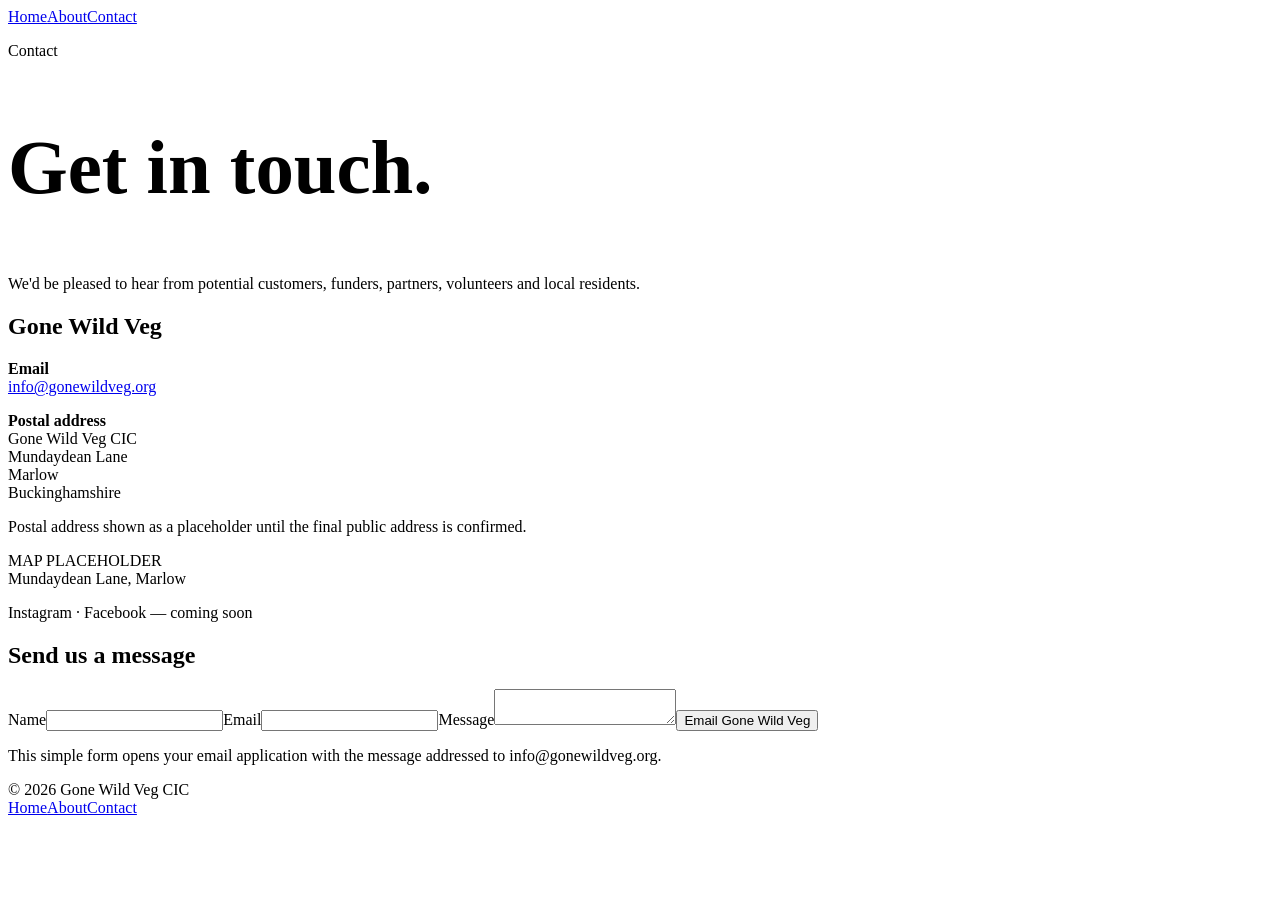
==== contact.html @ 45b333c9 "Add Contact page" ====
<!doctype html>
<html lang="en"><head><meta charset="utf-8"><meta name="viewport" content="width=device-width,initial-scale=1">
<title>Contact | Gone Wild Veg</title><link rel="stylesheet" href="styles.css"></head>
<body>
<header class="site-header"><nav><a href="index.html">Home</a><a href="about.html">About</a><a class="active" href="contact.html">Contact</a></nav></header>
<main>
<section class="page-hero"><div class="section-inner"><p class="eyebrow">Contact</p><h1 class="company-title" style="font-size:clamp(3.4rem,6vw,5.7rem)">Get in touch.</h1><p>We'd be pleased to hear from potential customers, funders, partners, volunteers and local residents.</p></div></section>
<section class="contact-wrap">
 <div class="contact-card"><h2>Gone Wild Veg</h2><p><strong>Email</strong><br><a href="mailto:info@gonewildveg.org">info@gonewildveg.org</a></p><p><strong>Postal address</strong><br>Gone Wild Veg CIC<br>Mundaydean Lane<br>Marlow<br>Buckinghamshire</p><p class="small">Postal address shown as a placeholder until the final public address is confirmed.</p><div class="map-placeholder">MAP PLACEHOLDER<br><span class="small">Mundaydean Lane, Marlow</span></div><p class="small">Instagram · Facebook — coming soon</p></div>
 <div class="form-card"><h2>Send us a message</h2><form action="mailto:info@gonewildveg.org" method="post" enctype="text/plain"><label for="name">Name</label><input id="name" name="name" required><label for="email">Email</label><input id="email" type="email" name="email" required><label for="message">Message</label><textarea id="message" name="message" required></textarea><button class="button" type="submit">Email Gone Wild Veg</button></form><p class="small">This simple form opens your email application with the message addressed to info@gonewildveg.org.</p></div>
</section>
</main>
<footer><span>© 2026 Gone Wild Veg CIC</span><nav><a href="index.html">Home</a><a href="about.html">About</a><a href="contact.html">Contact</a></nav></footer>
</body></html>
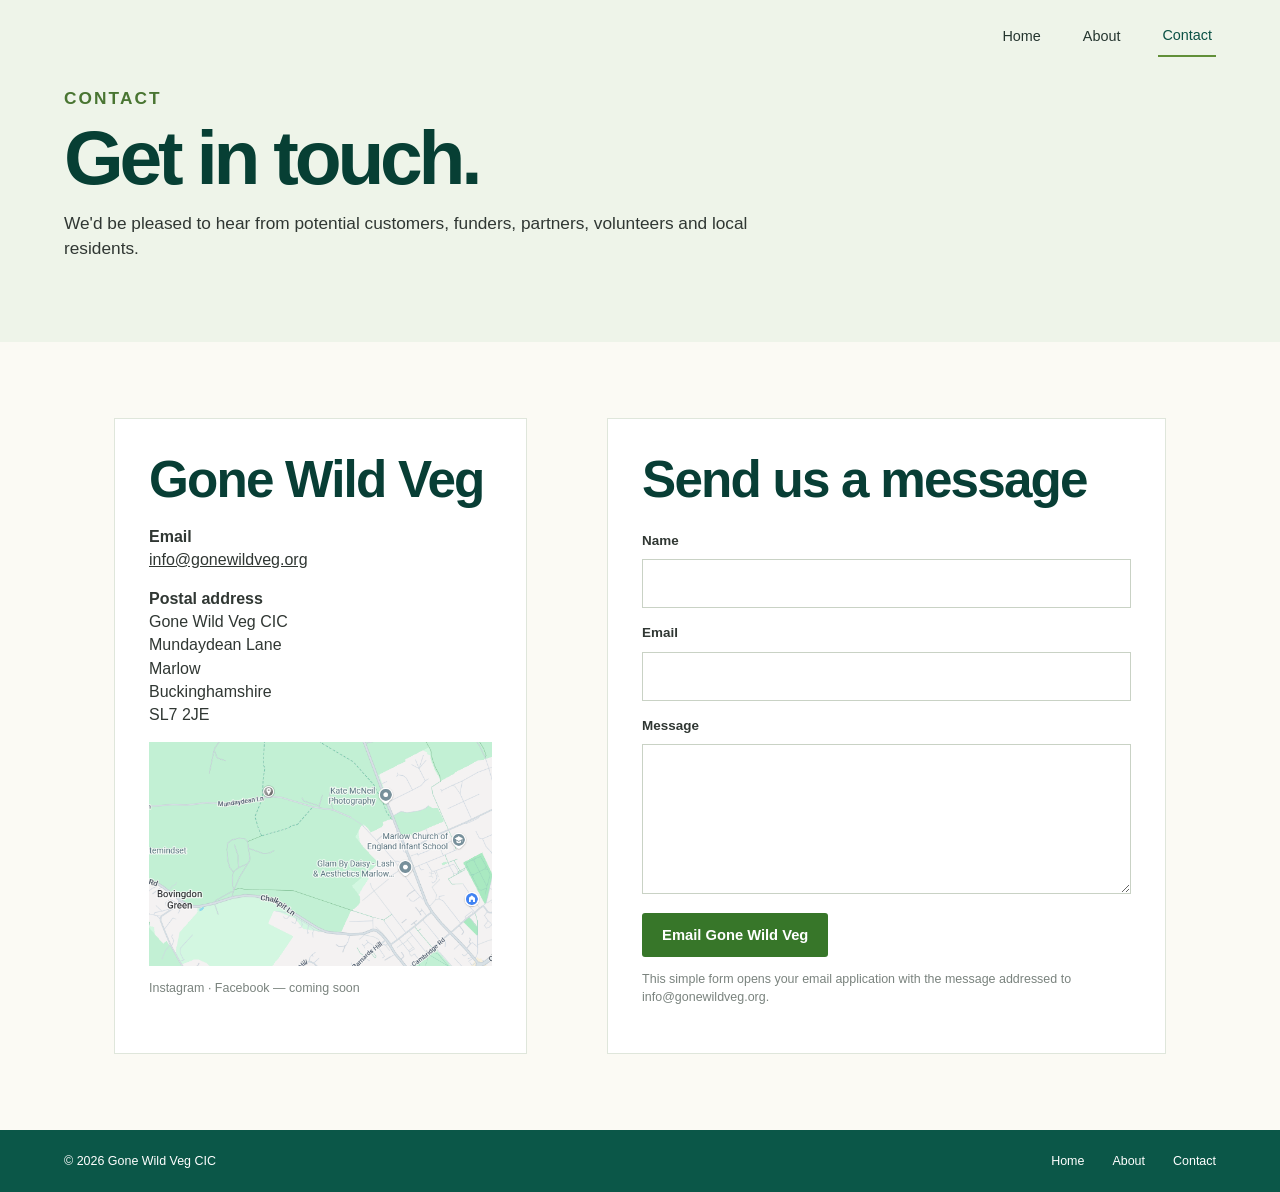
==== commit 04035133: "Update contact address and add site map" ====
--- a/contact.html
+++ b/contact.html
@@ -6,7 +6,7 @@
 <main>
 <section class="page-hero"><div class="section-inner"><p class="eyebrow">Contact</p><h1 class="company-title" style="font-size:clamp(3.4rem,6vw,5.7rem)">Get in touch.</h1><p>We'd be pleased to hear from potential customers, funders, partners, volunteers and local residents.</p></div></section>
 <section class="contact-wrap">
- <div class="contact-card"><h2>Gone Wild Veg</h2><p><strong>Email</strong><br><a href="mailto:info@gonewildveg.org">info@gonewildveg.org</a></p><p><strong>Postal address</strong><br>Gone Wild Veg CIC<br>Mundaydean Lane<br>Marlow<br>Buckinghamshire</p><p class="small">Postal address shown as a placeholder until the final public address is confirmed.</p><div class="map-placeholder">MAP PLACEHOLDER<br><span class="small">Mundaydean Lane, Marlow</span></div><p class="small">Instagram · Facebook — coming soon</p></div>
+ <div class="contact-card"><h2>Gone Wild Veg</h2><p><strong>Email</strong><br><a href="mailto:info@gonewildveg.org">info@gonewildveg.org</a></p><p><strong>Postal address</strong><br>Gone Wild Veg CIC<br>Mundaydean Lane<br>Marlow<br>Buckinghamshire<br>SL7 2JE</p><img class="contact-map" src="Map of GWV site.png" alt="Map showing the Gone Wild Veg site on Mundaydean Lane, Marlow"><p class="small">Instagram · Facebook — coming soon</p></div>
  <div class="form-card"><h2>Send us a message</h2><form action="mailto:info@gonewildveg.org" method="post" enctype="text/plain"><label for="name">Name</label><input id="name" name="name" required><label for="email">Email</label><input id="email" type="email" name="email" required><label for="message">Message</label><textarea id="message" name="message" required></textarea><button class="button" type="submit">Email Gone Wild Veg</button></form><p class="small">This simple form opens your email application with the message addressed to info@gonewildveg.org.</p></div>
 </section>
 </main>
--- a/styles.css
+++ b/styles.css
@@ -0,0 +1,200 @@
+:root{
+  --ink:#073f34;
+  --green:#377629;
+  --green-dark:#0a5144;
+  --cream:#fbfaf4;
+  --soft:#eef5e8;
+  --text:#303733;
+  --muted:#66716b;
+  --line:#dfe6db;
+  --max:1180px;
+}
+*{box-sizing:border-box}
+html{scroll-behavior:smooth}
+body{
+  margin:0;background:var(--cream);color:var(--text);
+  font-family:Arial,"Helvetica Neue",Helvetica,sans-serif;
+  line-height:1.45;
+}
+img{max-width:100%;display:block}
+a{color:inherit}
+.site-header{
+  height:54px;display:flex;align-items:center;justify-content:flex-end;
+  padding:0 max(5vw,24px);background:rgba(251,250,244,.92);
+  position:sticky;top:0;z-index:20;border-bottom:1px solid rgba(7,63,52,.08);
+  backdrop-filter:blur(8px);
+}
+.site-header nav{display:flex;gap:34px;align-items:center}
+.site-header nav a{
+  text-decoration:none;font-size:.9rem;padding:18px 4px 13px;color:#2d3934;
+}
+.site-header nav a.active,.site-header nav a:hover{
+  color:var(--green-dark);border-bottom:2px solid #618f38;
+}
+.hero{
+  min-height:610px;position:relative;display:flex;align-items:center;
+  background-image:
+   linear-gradient(90deg,rgba(250,251,247,.92) 0%,rgba(250,251,247,.78) 33%,rgba(250,251,247,.12) 66%,rgba(250,251,247,0) 100%),
+   url("assets/landscape.jpg");
+  background-size:cover;background-position:center 54%;
+}
+.hero-inner{width:min(var(--max),90vw);margin:0 auto;padding:58px 0 72px}
+.company-title{
+  margin:0 0 10px;color:var(--ink);font-size:clamp(4rem,7vw,6.6rem);
+  line-height:.94;letter-spacing:-.055em;font-weight:700;
+}
+.hero-slogan{
+  margin:0 0 22px;color:var(--ink);font-weight:700;
+  font-size:clamp(1.25rem,2.3vw,1.85rem);line-height:1.2;letter-spacing:-.02em;
+}
+.hero-lead{max-width:560px;font-size:1.08rem;margin:0 0 28px;color:#29362f}
+.button{
+  display:inline-flex;align-items:center;gap:14px;background:var(--green);color:white;
+  text-decoration:none;font-weight:700;padding:14px 20px;border-radius:3px;font-size:.92rem;
+}
+.button:hover{background:var(--green-dark)}
+.section{padding:72px max(5vw,24px)}
+.section-inner{max-width:var(--max);margin:0 auto}
+.eyebrow{
+  text-transform:uppercase;letter-spacing:.12em;font-size:.76rem;font-weight:700;
+  color:#497532;margin:0 0 10px;
+}
+h1,h2,h3{font-family:Arial,"Helvetica Neue",Helvetica,sans-serif;color:#083e35}
+h2{
+  font-size:clamp(2.25rem,4vw,3.65rem);line-height:1.05;letter-spacing:-.035em;
+  margin:0 0 18px;
+}
+h3{font-size:1.5rem;line-height:1.1;margin:0 0 8px;letter-spacing:-.02em}
+.intro-grid{
+  display:grid;grid-template-columns:.9fr 1.1fr;gap:72px;align-items:center;
+}
+.intro-copy p{font-size:1.04rem;max-width:560px}
+.photo-card{overflow:hidden;border-radius:2px;min-height:335px;background:#dfe6db}
+.photo-card img{width:100%;height:100%;min-height:335px;object-fit:cover}
+.pillars{
+  display:grid;grid-template-columns:repeat(3,1fr);gap:56px;margin-top:50px;
+}
+.icon{
+  width:58px;height:58px;border-radius:50%;background:#e6f0dd;display:grid;place-items:center;
+  margin-bottom:14px;font-size:1.55rem;color:#3c7c2c;
+}
+.pillars p{margin:0;color:#424d47}
+.seed-band{background:linear-gradient(90deg,#eef6e9,#f6f8ef)}
+.seed-grid{
+  display:grid;grid-template-columns:.92fr 1.08fr;gap:72px;align-items:center;
+}
+.seed-copy p:not(.eyebrow){max-width:560px}
+.seed-photo{height:360px;overflow:hidden;border-radius:2px}
+.seed-photo img{width:100%;height:100%;object-fit:cover;object-position:center 47%}
+.team{background:#fffdf8}
+.team-grid{display:grid;grid-template-columns:repeat(3,1fr);gap:0;margin-top:32px}
+.person{padding:0 34px;border-left:1px solid var(--line)}
+.person:first-child{border-left:0;padding-left:0}
+.person:last-child{padding-right:0}
+.person h3{font-size:1rem;color:#1e2b25}
+.person p{font-size:.9rem;line-height:1.38;margin:7px 0 0;color:#46524c}
+.cta-strip{text-align:center;background:var(--green-dark);color:white;padding:72px 24px}
+.cta-strip h2{color:white}
+.cta-strip p{max-width:650px;margin:0 auto 24px;color:#e0eee8}
+.cta-strip .button{background:#eff1c3;color:#164739}
+footer{
+  display:flex;justify-content:space-between;gap:30px;align-items:center;
+  padding:22px max(5vw,24px);background:#0b5748;color:white;font-size:.78rem
+}
+footer nav{display:flex;gap:28px}
+footer a{text-decoration:none}
+.page-hero{padding:86px max(5vw,24px) 64px;background:#eef4e9}
+.page-hero .section-inner{max-width:var(--max)}
+.page-hero p{max-width:720px;font-size:1.08rem}
+.content-grid{
+  display:grid;grid-template-columns:.78fr 1.22fr;gap:80px;max-width:var(--max);margin:auto;
+  padding:76px max(5vw,24px)
+}
+.content-grid.alt{background:#f2f6ed;max-width:none;padding-left:max(calc((100vw - var(--max))/2),5vw);padding-right:max(calc((100vw - var(--max))/2),5vw)}
+.content-grid p{color:#46524c}
+.about-team{max-width:var(--max);margin:auto;padding:76px max(5vw,24px)}
+.about-team .team-grid{margin-top:36px}
+.contact-wrap{
+  max-width:var(--max);margin:auto;padding:76px max(5vw,24px);
+  display:grid;grid-template-columns:.85fr 1.15fr;gap:80px
+}
+.contact-card,.form-card{background:white;padding:34px;border:1px solid var(--line)}
+.map-placeholder{height:230px;background:#e8eee4;display:grid;place-items:center;color:#69766e;text-align:center;margin-top:24px}
+form{display:flex;flex-direction:column;gap:9px}
+label{font-weight:700;font-size:.84rem;margin-top:6px}
+input,textarea{font:inherit;padding:12px;border:1px solid #c9d2c5;background:#fff}
+textarea{min-height:150px}
+form .button{border:0;align-self:flex-start;margin-top:10px;cursor:pointer}
+.small{font-size:.78rem;color:#7a837e}
+@media(max-width:820px){
+ .site-header{height:50px}.site-header nav{gap:18px}
+ .hero{min-height:560px;background-position:58% center}
+ .hero-inner{padding:58px 0}
+ .company-title{font-size:clamp(3.4rem,14vw,5rem)}
+ .hero-slogan{max-width:520px}
+ .intro-grid,.seed-grid,.content-grid,.contact-wrap{grid-template-columns:1fr;gap:36px}
+ .pillars,.team-grid{grid-template-columns:1fr;gap:34px}
+ .person,.person:first-child,.person:last-child{border-left:0;border-top:1px solid var(--line);padding:24px 0 0}
+ .person:first-child{border-top:0;padding-top:0}
+ .seed-photo{height:320px}
+ footer{flex-direction:column;align-items:flex-start}
+}
+
+/* v3: navigation and hero float over the landscape */
+.site-header{position:absolute!important;top:0;left:0;right:0;z-index:30;height:auto!important;padding:18px max(5vw,24px) 0!important;background:transparent!important;border:0!important;backdrop-filter:none!important}
+.site-header nav{margin-left:auto;gap:34px}
+.site-header nav a{padding:7px 4px 9px!important;color:#24352e!important;text-shadow:0 1px 8px rgba(255,255,255,.55)}
+.site-header nav a.active,.site-header nav a:hover{color:var(--green-dark)!important;border-bottom:2px solid #618f38}
+.hero{min-height:610px;align-items:flex-start!important}
+.hero-inner{padding-top:44px!important;padding-bottom:72px!important;min-height:610px;display:flex;flex-direction:column;justify-content:flex-start}
+.company-title{margin-top:0!important;max-width:720px}
+.hero-slogan{display:flex;flex-direction:column;gap:0;max-width:510px;margin-top:2px}
+.hero-slogan span{display:block}
+.hero-lead{max-width:500px}
+@media(max-width:820px){.site-header{padding-top:10px!important}.site-header nav{gap:18px}.hero-inner{padding-top:72px!important}}
+
+/* Keep the hero CTA at its original compact width */
+.hero-inner > .button {
+  align-self: flex-start;
+  width: auto;
+}
+
+/* Homepage layout */
+.container{width:min(var(--max),90vw);margin-left:auto;margin-right:auto}
+.narrow{max-width:760px}
+.center{text-align:center}
+.three-column{display:grid;grid-template-columns:repeat(3,minmax(0,1fr));gap:56px}
+.pillars .container{margin-top:0}
+.pillars article{min-width:0}
+.number{margin:0 0 10px;color:#62883f;font-size:.78rem;font-weight:700;letter-spacing:.12em}
+.feature-grid{display:grid;grid-template-columns:minmax(0,.92fr) minmax(0,1.08fr);gap:72px;align-items:center}
+.feature-copy{min-width:0;text-align:left}
+.feature-copy p:not(.eyebrow){max-width:560px}
+.feature-image-wrap{margin:0;overflow:hidden;border-radius:2px;justify-self:end;width:100%}
+.feature-image{width:100%;height:360px;object-fit:cover}
+.intro-feature .feature-image{object-position:center 52%}
+.feature-section{background:linear-gradient(90deg,#eef6e9,#f6f8ef)}
+.text-link{display:inline-block;margin-top:8px;color:var(--green-dark);font-weight:700;text-decoration:none}
+.text-link:hover{text-decoration:underline}
+.team-section{background:#fffdf8}
+.team-section>.container{width:min(var(--max),90vw)}
+.team-section .team-grid{display:grid;grid-template-columns:repeat(3,minmax(0,1fr));gap:28px;margin-top:32px}
+.team-card{background:#fff;border:1px solid var(--line);overflow:hidden;padding:0 0 24px}
+.team-photo{width:100%;height:300px;object-fit:cover;object-position:center 30%}
+.team-card h3{font-size:1.08rem;margin:20px 22px 8px;color:#1e2b25}
+.team-card p{font-size:.9rem;line-height:1.45;margin:0 22px;color:#46524c}
+.cta-section{text-align:center;background:var(--green-dark);color:white}
+.cta-section h2{color:white}
+.cta-section p{color:#e0eee8}
+.cta-section .button{background:#eff1c3;color:#164739}
+.site-footer .footer-inner{display:flex;justify-content:space-between;align-items:center;gap:30px;width:100%}
+.footer-links{display:flex;gap:28px}
+.footer-links a{text-decoration:none}
+
+@media(max-width:820px){
+ .feature-grid,.three-column,.team-section .team-grid{grid-template-columns:1fr;gap:34px}
+ .feature-image-wrap{justify-self:stretch}
+ .feature-image{height:auto;aspect-ratio:4/3}
+ .team-photo{height:360px;object-position:center 28%}
+ .site-footer .footer-inner{flex-direction:column;align-items:flex-start}
+}
